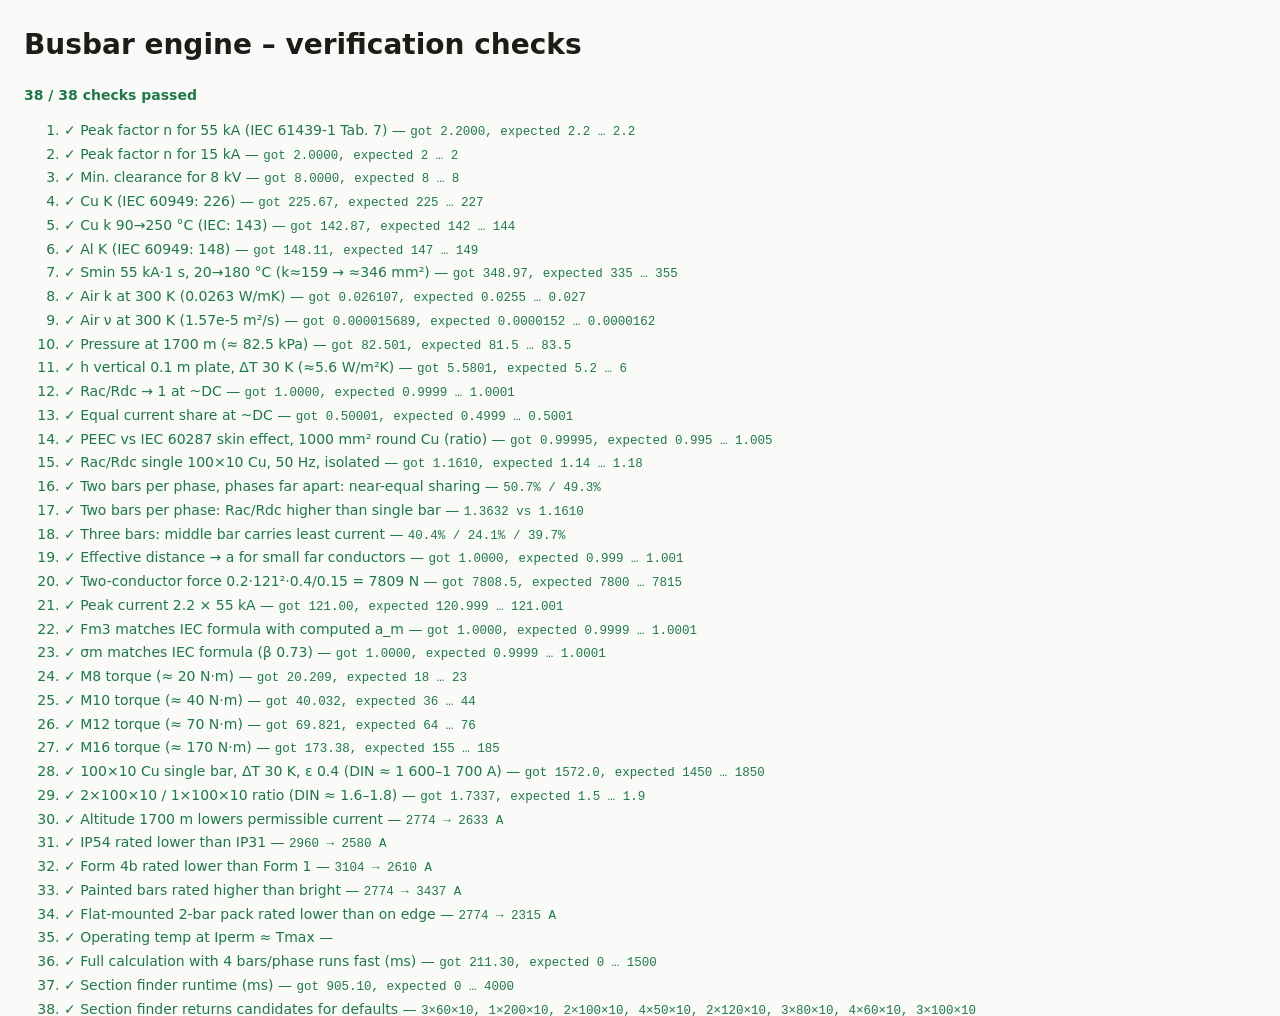
==== tests/index.html @ fc618008 "Busbar sizing calculator: temperature rise, short-circuit withstand, bolted joints" ====
<!doctype html>
<html lang="en">
<head>
  <meta charset="utf-8">
  <meta name="viewport" content="width=device-width, initial-scale=1">
  <title>Engine Tests</title>
  <style>
    body { font: 14px/1.5 system-ui, sans-serif; margin: 24px; background: #fafaf8; color: #1d1c19; }
    .pass { color: #1d7a46; } .fail { color: #b42318; font-weight: 600; }
    code { font-family: ui-monospace, Consolas, monospace; font-size: 12.5px; }
    li { margin: 2px 0; }
  </style>
</head>
<body>
  <h1>Busbar engine – verification checks</h1>
  <p id="summary">Running…</p>
  <ol id="out"></ol>
  <script src="../js/busbar-engine.js"></script>
  <script>
  (function () {
    var BC = window.BusbarCalc, out = document.getElementById('out'), results = [];
    function check(name, actual, lo, hi) {
      var ok = actual >= lo && actual <= hi;
      results.push({ name: name, ok: ok, detail: 'got ' + (typeof actual === 'number' ? actual.toPrecision(5) : actual) + ', expected ' + lo + ' … ' + hi });
    }
    function truthy(name, cond, detail) { results.push({ name: name, ok: !!cond, detail: detail || '' }); }
    function base(over) { return Object.assign({}, BC.DEFAULT_INPUTS, over || {}); }

    // --- standards tables
    check('Peak factor n for 55 kA (IEC 61439-1 Tab. 7)', BC.peakFactor(55).n, 2.2, 2.2);
    check('Peak factor n for 15 kA', BC.peakFactor(15).n, 2.0, 2.0);
    check('Min. clearance for 8 kV', BC.minClearance(8), 8, 8);

    // --- adiabatic constants vs IEC 60949
    var cu = BC.thermalShortCircuit(BC.MATERIALS.Cu, 1.7241e-8, 55, 1, 1000, 90, 250);
    check('Cu K (IEC 60949: 226)', cu.K, 225, 227);
    check('Cu k 90→250 °C (IEC: 143)', cu.k, 142, 144);
    var al = BC.thermalShortCircuit(BC.MATERIALS.Al, 1.7241e-8 / 0.61, 55, 1, 1000, 90, 250);
    check('Al K (IEC 60949: 148)', al.K, 147, 149);
    var cu180 = BC.thermalShortCircuit(BC.MATERIALS.Cu, 1.7241e-8, 55, 1, 1000, 20, 180);
    check('Smin 55 kA·1 s, 20→180 °C (k≈159 → ≈346 mm²)', cu180.Smin, 335, 355);

    // --- air properties
    var air = BC.airProps(300, 101325);
    check('Air k at 300 K (0.0263 W/mK)', air.k, 0.0255, 0.0270);
    check('Air ν at 300 K (1.57e-5 m²/s)', air.nu, 1.52e-5, 1.62e-5);
    check('Pressure at 1700 m (≈ 82.5 kPa)', BC.airPressure(1700) / 1000, 81.5, 83.5);
    check('h vertical 0.1 m plate, ΔT 30 K (≈5.6 W/m²K)', BC.hVertical(BC.airProps(323, 101325), 30, 0.1), 5.2, 6.0);

    // --- complex solver via EM at very low frequency: no skin effect
    var gSmall = { h: 0.1, t: 0.01, n: 2, s: 0.01, a: 0.2, arr: 'face' }; gSmall.D = 0.03;
    var emLow = BC.solveCurrentDistribution(gSmall, 2e-8, 0.001, { nu: 2, nv: 8 });
    check('Rac/Rdc → 1 at ~DC', emLow.kac[1], 0.9999, 1.0001);
    check('Equal current share at ~DC', emLow.shares[1][0], 0.4999, 0.5001);

    // --- validate the filament (PEEC) method against the IEC 60287 skin-effect formula for a round conductor
    function peecRound(r, rho, f, hg) {
      var X = [], Y = [], x, y;
      for (x = -r + hg / 2; x < r; x += hg) for (y = -r + hg / 2; y < r; y += hg) if (x * x + y * y <= r * r) { X.push(x); Y.push(y); }
      var N = X.length, M = N + 1, Are = new Float64Array(M * M), Aim = new Float64Array(M * M), bre = new Float64Array(M), bim = new Float64Array(M);
      var w = 2 * Math.PI * f, Rf = rho / (hg * hg), gmd = 0.2235 * 2 * hg, k, m, c, r2;
      for (k = 0; k < N; k++) {
        Are[k * M + k] = Rf; Aim[k * M + k] = -w * 2e-7 * Math.log(gmd);
        for (m = 0; m < N; m++) if (m !== k) { var dx = X[k] - X[m], dy = Y[k] - Y[m]; Aim[k * M + m] = -w * 2e-7 * 0.5 * Math.log(dx * dx + dy * dy); }
        Are[k * M + N] = -1; Are[N * M + k] = 1;
      }
      bre[N] = 1;
      for (c = 0; c < M; c++) {
        var p = c, b = -1;
        for (r2 = c; r2 < M; r2++) { var mg = Are[r2 * M + c] * Are[r2 * M + c] + Aim[r2 * M + c] * Aim[r2 * M + c]; if (mg > b) { b = mg; p = r2; } }
        if (p !== c) { for (k = 0; k < M; k++) { var a1 = c * M + k, a2 = p * M + k, t1 = Are[a1], t2 = Aim[a1]; Are[a1] = Are[a2]; Aim[a1] = Aim[a2]; Are[a2] = t1; Aim[a2] = t2; } var tb = bre[c]; bre[c] = bre[p]; bre[p] = tb; tb = bim[c]; bim[c] = bim[p]; bim[p] = tb; }
        var pr = Are[c * M + c], pi = Aim[c * M + c], d = pr * pr + pi * pi, ir = pr / d, ii = -pi / d;
        for (r2 = c + 1; r2 < M; r2++) {
          var ar = Are[r2 * M + c], ai = Aim[r2 * M + c]; if (!ar && !ai) continue;
          var fr = ar * ir - ai * ii, fi = ar * ii + ai * ir;
          for (k = c; k < M; k++) { var cr = Are[c * M + k], ci = Aim[c * M + k]; Are[r2 * M + k] -= fr * cr - fi * ci; Aim[r2 * M + k] -= fr * ci + fi * cr; }
          bre[r2] -= fr * bre[c] - fi * bim[c]; bim[r2] -= fr * bim[c] + fi * bre[c];
        }
      }
      var xr = new Float64Array(M), xi = new Float64Array(M);
      for (r2 = M - 1; r2 >= 0; r2--) {
        var sr = bre[r2], si = bim[r2];
        for (k = r2 + 1; k < M; k++) { var mr = Are[r2 * M + k], mi = Aim[r2 * M + k]; sr -= mr * xr[k] - mi * xi[k]; si -= mr * xi[k] + mi * xr[k]; }
        var dr = Are[r2 * M + r2], di = Aim[r2 * M + r2], dd = dr * dr + di * di;
        xr[r2] = (sr * dr + si * di) / dd; xi[r2] = (si * dr - sr * di) / dd;
      }
      var P = 0; for (k = 0; k < N; k++) P += Rf * (xr[k] * xr[k] + xi[k] * xi[k]);
      var A = N * hg * hg;
      var Rp = rho / A, xs2 = 8 * Math.PI * f / Rp * 1e-7, ys = xs2 * xs2 / (192 + 0.8 * xs2 * xs2);
      return { peec: P / Rp, iec: 1 + ys };
    }
    var rd = peecRound(0.01784, 2.03e-8, 50, 0.0016);
    check('PEEC vs IEC 60287 skin effect, 1000 mm² round Cu (ratio)', rd.peec / rd.iec, 0.995, 1.005);

    // --- single bar skin effect 100×10 Cu at 50 Hz (mesh-converged value ≈ 1.164)
    var gIso = { h: 0.1, t: 0.01, n: 1, s: 0, a: 3, arr: 'face' }; gIso.D = 0.01;
    var emIso = BC.solveCurrentDistribution(gIso, 2.03e-8, 50, { nu: 4, nv: 24 });
    check('Rac/Rdc single 100×10 Cu, 50 Hz, isolated', emIso.kac[1], 1.14, 1.18);
    var emIso2 = BC.solveCurrentDistribution({ h: 0.1, t: 0.01, n: 2, s: 0.01, a: 3, arr: 'face', D: 0.03 }, 2.03e-8, 50, { nu: 4, nv: 20 });
    truthy('Two bars per phase, phases far apart: near-equal sharing', Math.abs(emIso2.shares[1][0] - emIso2.shares[1][1]) < 0.03, emIso2.shares[1].map(function (x) { return (x * 100).toFixed(1) + '%'; }).join(' / '));
    truthy('Two bars per phase: Rac/Rdc higher than single bar', emIso2.kac[1] > emIso.kac[1], emIso2.kac[1].toFixed(4) + ' vs ' + emIso.kac[1].toFixed(4));
    var em3 = BC.solveCurrentDistribution({ h: 0.1, t: 0.01, n: 3, s: 0.01, a: 3, arr: 'face', D: 0.05 }, 2.03e-8, 50, { nu: 3, nv: 12 });
    truthy('Three bars: middle bar carries least current', em3.shares[1][1] < em3.shares[1][0], em3.shares[1].map(function (x) { return (x * 100).toFixed(1) + '%'; }).join(' / '));

    // --- force geometry: point-conductor limit
    var A = BC.rectPoints(0, 0, 0.005, 0.005, 3, 3), B = BC.rectPoints(1, 0, 0.005, 0.005, 3, 3);
    check('Effective distance → a for small far conductors', 1 / BC.pairFactor(A, B, 1, 0), 0.999, 1.001);

    // --- mechanical cross-check against hand calculation
    var r = BC.calculate(base());
    check('Two-conductor force 0.2·121²·0.4/0.15 = 7809 N', r.mech.F2simple, 7800, 7815);
    check('Peak current 2.2 × 55 kA', r.mech.ip / 1000, 120.999, 121.001);
    var Fhand = 2e-7 * Math.sqrt(3) / 2 * Math.pow(121e3, 2) / r.mech.am * 0.4;
    check('Fm3 matches IEC formula with computed a_m', r.mech.Fm3 / Fhand, 0.9999, 1.0001);
    var sigHand = 0.73 * r.mech.Fm3 * 0.4 / (8 * 2 * 0.1 * 0.01 * 0.01 / 6) / 1e6;
    check('σm matches IEC formula (β 0.73)', r.mech.sigM / sigHand, 0.9999, 1.0001);

    // --- bolt torques vs typical tables (8.8, K 0.17, 70 % proof)
    var j = r.joint.table.reduce(function (o, t) { o[t.size] = t.torque; return o; }, {});
    check('M8 torque (≈ 20 N·m)', j.M8, 18, 23);
    check('M10 torque (≈ 40 N·m)', j.M10, 36, 44);
    check('M12 torque (≈ 70 N·m)', j.M12, 64, 76);
    check('M16 torque (≈ 170 N·m)', j.M16, 155, 185);

    // --- continuous rating sanity vs DIN 43671 (100×10 bare Cu, 35 °C air, 65 °C bar ≈ 1 600–1 700 A)
    var din = BC.calculate(base({ nBars: 1, phaseSpacing: 1000, internalMode: 'specify', Tinternal: 35, Tmax: 65, finish: 'oxidised', form: '1', derate: 1 }));
    check('100×10 Cu single bar, ΔT 30 K, ε 0.4 (DIN ≈ 1 600–1 700 A)', din.thermal.Iperm, 1450, 1850);
    var din2 = BC.calculate(base({ nBars: 2, phaseSpacing: 1000, internalMode: 'specify', Tinternal: 35, Tmax: 65, finish: 'oxidised', form: '1', derate: 1 }));
    check('2×100×10 / 1×100×10 ratio (DIN ≈ 1.6–1.8)', din2.thermal.Iperm / din.thermal.Iperm, 1.5, 1.9);

    // --- trends
    var r0 = BC.calculate(base({ altitude: 0 })), r17 = BC.calculate(base({ altitude: 1700 }));
    truthy('Altitude 1700 m lowers permissible current', r17.thermal.Iperm < r0.thermal.Iperm, r0.thermal.Iperm.toFixed(0) + ' → ' + r17.thermal.Iperm.toFixed(0) + ' A');
    var ip31 = BC.calculate(base({ ip: 'IP31' })), ip54 = BC.calculate(base({ ip: 'IP54' }));
    truthy('IP54 rated lower than IP31', ip54.thermal.Iperm < ip31.thermal.Iperm, ip31.thermal.Iperm.toFixed(0) + ' → ' + ip54.thermal.Iperm.toFixed(0) + ' A');
    var f1 = BC.calculate(base({ form: '1' })), f4 = BC.calculate(base({ form: '4b' }));
    truthy('Form 4b rated lower than Form 1', f4.thermal.Iperm < f1.thermal.Iperm, f1.thermal.Iperm.toFixed(0) + ' → ' + f4.thermal.Iperm.toFixed(0) + ' A');
    var pt = BC.calculate(base({ finish: 'painted' }));
    truthy('Painted bars rated higher than bright', pt.thermal.Iperm > r0.thermal.Iperm, r0.thermal.Iperm.toFixed(0) + ' → ' + pt.thermal.Iperm.toFixed(0) + ' A');
    var fl = BC.calculate(base({ mounting: 'flat' }));
    truthy('Flat-mounted 2-bar pack rated lower than on edge', fl.thermal.Iperm < r0.thermal.Iperm, r0.thermal.Iperm.toFixed(0) + ' → ' + fl.thermal.Iperm.toFixed(0) + ' A');
    truthy('Operating temp at Iperm ≈ Tmax', Math.abs(BC.calculate(base({ In: r0.thermal.Iperm })).thermal.Top - 100) < 0.5, '');

    // --- performance
    var t0 = performance.now();
    BC.calculate(base({ nBars: 4 }));
    var dt = performance.now() - t0;
    check('Full calculation with 4 bars/phase runs fast (ms)', dt, 0, 1500);
    t0 = performance.now();
    var as = BC.autoSize(base(), 8);
    check('Section finder runtime (ms)', performance.now() - t0, 0, 4000);
    truthy('Section finder returns candidates for defaults', as.candidates.length > 0, as.candidates.map(function (c) { return c.n + '×' + c.width + '×' + c.thick; }).join(', '));

    var pass = results.filter(function (x) { return x.ok; }).length;
    document.getElementById('summary').innerHTML = '<strong class="' + (pass === results.length ? 'pass' : 'fail') + '">' + pass + ' / ' + results.length + ' checks passed</strong>';
    out.innerHTML = results.map(function (x) { return '<li class="' + (x.ok ? 'pass' : 'fail') + '">' + (x.ok ? '✓ ' : '✕ ') + x.name + ' — <code>' + x.detail + '</code></li>'; }).join('');
    window.__testResults = { pass: pass, total: results.length, results: results };
  })();
  </script>
</body>
</html>
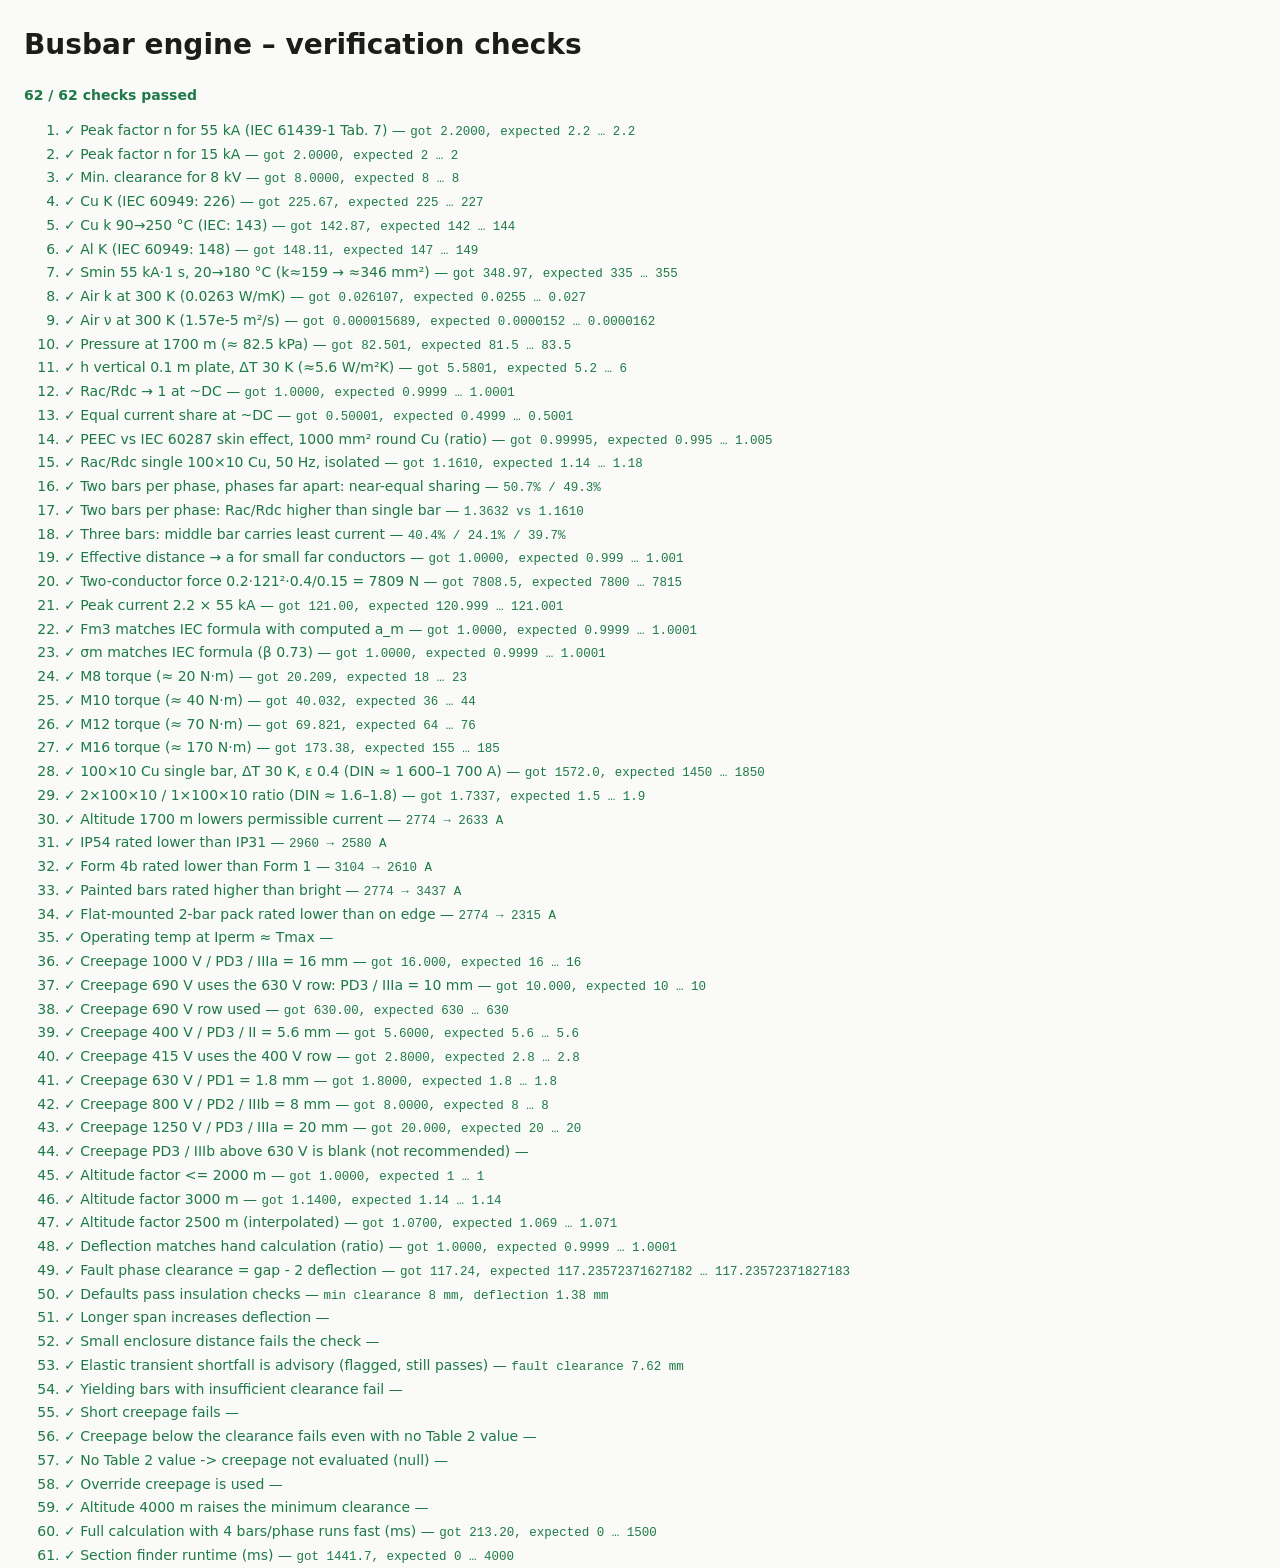
==== commit 5593d7b3: "Add clearance and creepage checks (IEC 61439-1 clause 8.3): Table 1/2, enclosure distance, bar defle" ====
--- a/tests/index.html
+++ b/tests/index.html
@@ -141,6 +141,37 @@
     truthy('Flat-mounted 2-bar pack rated lower than on edge', fl.thermal.Iperm < r0.thermal.Iperm, r0.thermal.Iperm.toFixed(0) + ' → ' + fl.thermal.Iperm.toFixed(0) + ' A');
     truthy('Operating temp at Iperm ≈ Tmax', Math.abs(BC.calculate(base({ In: r0.thermal.Iperm })).thermal.Top - 100) < 0.5, '');
 
+    // --- insulation coordination (values from IEC 61439-1 Tables 1 and 2)
+    check('Creepage 1000 V / PD3 / IIIa = 16 mm', BC.creepageRequired(1000, 3, 'IIIa').value, 16, 16);
+    check('Creepage 690 V uses the 630 V row: PD3 / IIIa = 10 mm', BC.creepageRequired(690, 3, 'IIIa').value, 10, 10);
+    check('Creepage 690 V row used', BC.creepageRequired(690, 3, 'IIIa').row, 630, 630);
+    check('Creepage 400 V / PD3 / II = 5.6 mm', BC.creepageRequired(400, 3, 'II').value, 5.6, 5.6);
+    check('Creepage 415 V uses the 400 V row', BC.creepageRequired(415, 2, 'II').value, 2.8, 2.8);
+    check('Creepage 630 V / PD1 = 1.8 mm', BC.creepageRequired(630, 1, 'I').value, 1.8, 1.8);
+    check('Creepage 800 V / PD2 / IIIb = 8 mm', BC.creepageRequired(800, 2, 'IIIb').value, 8, 8);
+    check('Creepage 1250 V / PD3 / IIIa = 20 mm', BC.creepageRequired(1250, 3, 'IIIa').value, 20, 20);
+    truthy('Creepage PD3 / IIIb above 630 V is blank (not recommended)', BC.creepageRequired(1000, 3, 'IIIb').value === null && !!BC.creepageRequired(1000, 3, 'IIIb').note, '');
+    check('Altitude factor <= 2000 m', BC.altitudeFactor(1700), 1, 1);
+    check('Altitude factor 3000 m', BC.altitudeFactor(3000), 1.14, 1.14);
+    check('Altitude factor 2500 m (interpolated)', BC.altitudeFactor(2500), 1.069, 1.071);
+    var ri = BC.calculate(base());
+    var EIhand = 120e9 * (2 * 0.1 * Math.pow(0.01, 3) / 12);
+    var dhand = 0.00677 * ri.mech.Fm3pm * Math.pow(0.4, 4) / EIhand;
+    check('Deflection matches hand calculation (ratio)', ri.insul.deflection / 1000 / dhand, 0.9999, 1.0001);
+    check('Fault phase clearance = gap - 2 deflection', ri.insul.clearPPfault, ri.insul.clearPP - 2 * ri.insul.deflection - 1e-9, ri.insul.clearPP - 2 * ri.insul.deflection + 1e-9);
+    truthy('Defaults pass insulation checks', ri.insul.ok && ri.insul.okCreepPP === true, 'min clearance ' + ri.insul.clearMin + ' mm, deflection ' + ri.insul.deflection.toFixed(2) + ' mm');
+    truthy('Longer span increases deflection', BC.calculate(base({ span: 600 })).insul.deflection > ri.insul.deflection, '');
+    truthy('Small enclosure distance fails the check', BC.calculate(base({ clrEncl: 5 })).insul.ok === false, '');
+    var ra = BC.calculate(base({ clrEncl: 9 }));
+    truthy('Elastic transient shortfall is advisory (flagged, still passes)', ra.insul.okFaultEncl === false && ra.insul.elastic && ra.insul.ok, 'fault clearance ' + ra.insul.clearEnclFault.toFixed(2) + ' mm');
+    var rp = BC.calculate(base({ clrEncl: 8.5, span: 1000 }));
+    truthy('Yielding bars with insufficient clearance fail', !rp.insul.elastic && rp.insul.okFaultEncl === false && rp.insul.ok === false, '');
+    truthy('Short creepage fails', BC.calculate(base({ creepPP: 10 })).insul.okCreepPP === false, '');
+    truthy('Creepage below the clearance fails even with no Table 2 value', BC.calculate(base({ matGroup: 'IIIb', creepPP: 5 })).insul.okCreepPP === false, '');
+    truthy('No Table 2 value -> creepage not evaluated (null)', BC.calculate(base({ matGroup: 'IIIb' })).insul.okCreepPP === null, '');
+    truthy('Override creepage is used', BC.calculate(base({ matGroup: 'IIIb', creepReq: 20, creepPP: 25 })).insul.okCreepPP === true, '');
+    truthy('Altitude 4000 m raises the minimum clearance', BC.calculate(base({ altitude: 4000 })).insul.clearMin > 8, '');
+
     // --- performance
     var t0 = performance.now();
     BC.calculate(base({ nBars: 4 }));
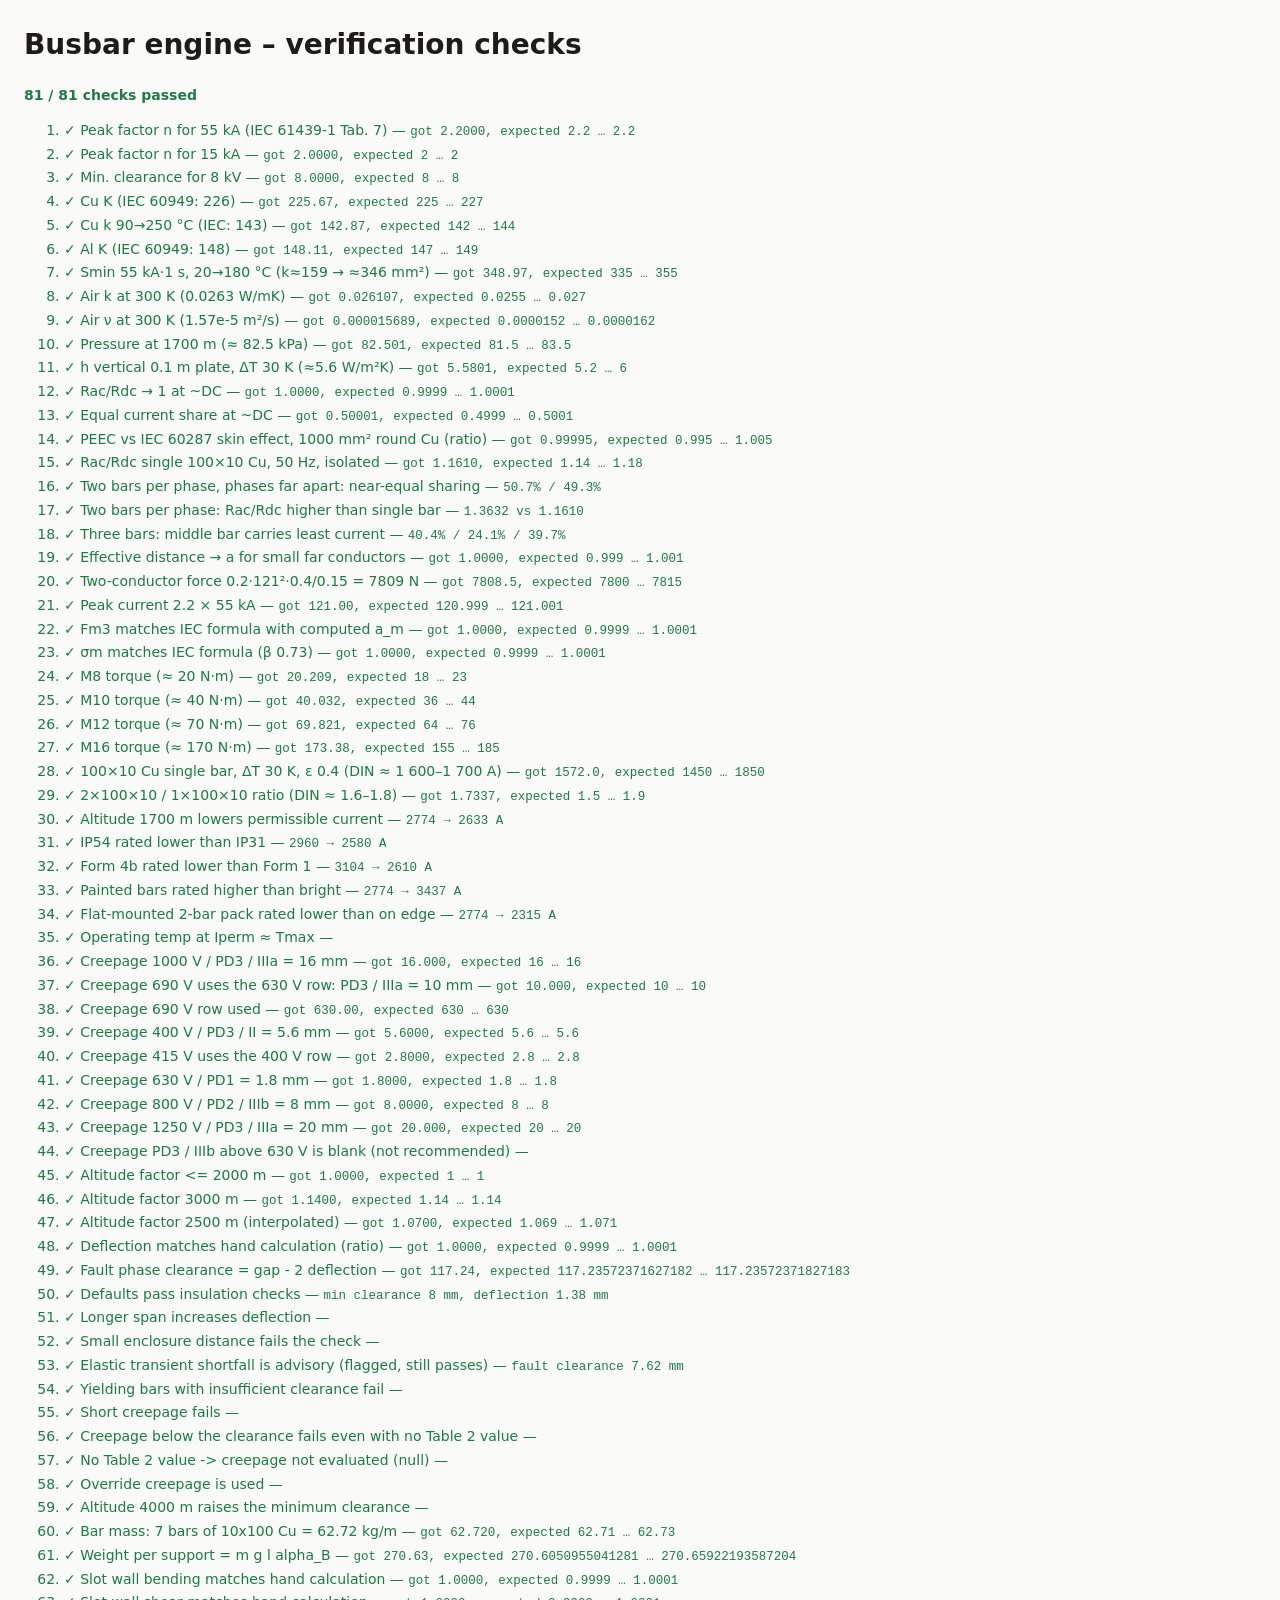
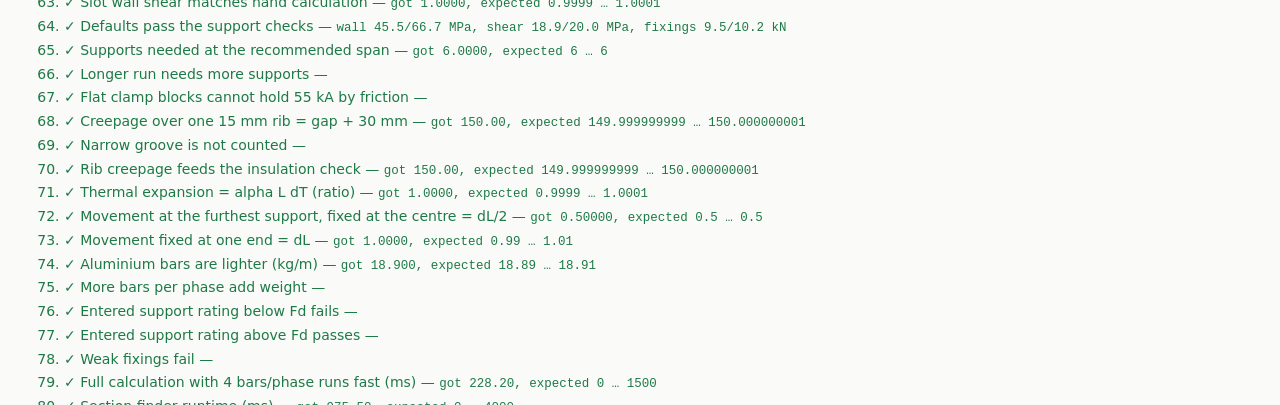
==== commit db4226fd: "Add busbar support system section: bar weight, number of supports, slot/body stresses, fixings, ther" ====
--- a/tests/index.html
+++ b/tests/index.html
@@ -172,6 +172,32 @@
     truthy('Override creepage is used', BC.calculate(base({ matGroup: 'IIIb', creepReq: 20, creepPP: 25 })).insul.okCreepPP === true, '');
     truthy('Altitude 4000 m raises the minimum clearance', BC.calculate(base({ altitude: 4000 })).insul.clearMin > 8, '');
 
+    // --- busbar support system
+    var rs = BC.calculate(base());
+    check('Bar mass: 7 bars of 10x100 Cu = 62.72 kg/m', rs.sup.kgPerM, 62.71, 62.73);
+    var wref = 62.72 * 9.80665 * 0.4 * 1.1;
+    check('Weight per support = m g l alpha_B', rs.sup.weightPerSupport, wref * 0.9999, wref * 1.0001);
+    var Fbar = rs.sup.Fd * 1.2 / 2 / 2;
+    check('Slot wall bending matches hand calculation', rs.sup.sigWall / (Fbar * 4 / (30 * 100 / 6)), 0.9999, 1.0001);
+    check('Slot wall shear matches hand calculation', rs.sup.tauWall / (Fbar / (10 * 30)), 0.9999, 1.0001);
+    truthy('Defaults pass the support checks', rs.sup.ok, 'wall ' + rs.sup.sigWall.toFixed(1) + '/' + rs.sup.allowFlex.toFixed(1) + ' MPa, shear ' + rs.sup.tauWall.toFixed(1) + '/' + rs.sup.allowShear.toFixed(1) + ' MPa, fixings ' + (rs.sup.fixLoad / 1000).toFixed(1) + '/' + (rs.sup.fixShearCap / 1000).toFixed(1) + ' kN');
+    var nrec = Math.ceil(2390 / (0.85 * rs.mech.lmax)) + 1;
+    check('Supports needed at the recommended span', rs.sup.nRec, nrec, nrec);
+    truthy('Longer run needs more supports', BC.calculate(base({ runLen: 4000 })).sup.nRec > rs.sup.nRec, '');
+    truthy('Flat clamp blocks cannot hold 55 kA by friction', BC.calculate(base({ supType: 'flat' })).sup.okHold === false, '');
+    check('Creepage over one 15 mm rib = gap + 30 mm', rs.sup.creepPath, rs.clearance + 30 - 1e-9, rs.clearance + 30 + 1e-9);
+    truthy('Narrow groove is not counted', BC.calculate(base({ ribN: 10, ribT: 11 })).sup.ribsCounted === false, '');
+    check('Rib creepage feeds the insulation check', BC.calculate(base({ creepSource: 'ribs' })).insul.creepPP, rs.clearance + 30 - 1e-9, rs.clearance + 30 + 1e-9);
+    check('Thermal expansion = alpha L dT (ratio)', rs.sup.dL / (17e-6 * 2390 * (rs.thermal.Top - 20)), 0.9999, 1.0001);
+    check('Movement at the furthest support, fixed at the centre = dL/2', rs.sup.move / rs.sup.dL, 0.5, 0.5);
+    check('Movement fixed at one end = dL', BC.calculate(base({ fixedPoint: 'end' })).sup.move / rs.sup.dL, 0.99, 1.01);
+    var ral = BC.calculate(base({ material: 'Al', temper: '6101T6', iacs: 55, rp: 160, thetaSC: 180 }));
+    check('Aluminium bars are lighter (kg/m)', ral.sup.kgPerM, 18.89, 18.91);
+    truthy('More bars per phase add weight', BC.calculate(base({ nBars: 3 })).sup.kgPerM > rs.sup.kgPerM, '');
+    truthy('Entered support rating below Fd fails', BC.calculate(base({ supRating: 5 })).sup.okRating === false, '');
+    truthy('Entered support rating above Fd passes', BC.calculate(base({ supRating: 60 })).sup.okRating === true, '');
+    truthy('Weak fixings fail', BC.calculate(base({ fixN: 1, fixSize: 'M6' })).sup.okFix === false, '');
+
     // --- performance
     var t0 = performance.now();
     BC.calculate(base({ nBars: 4 }));
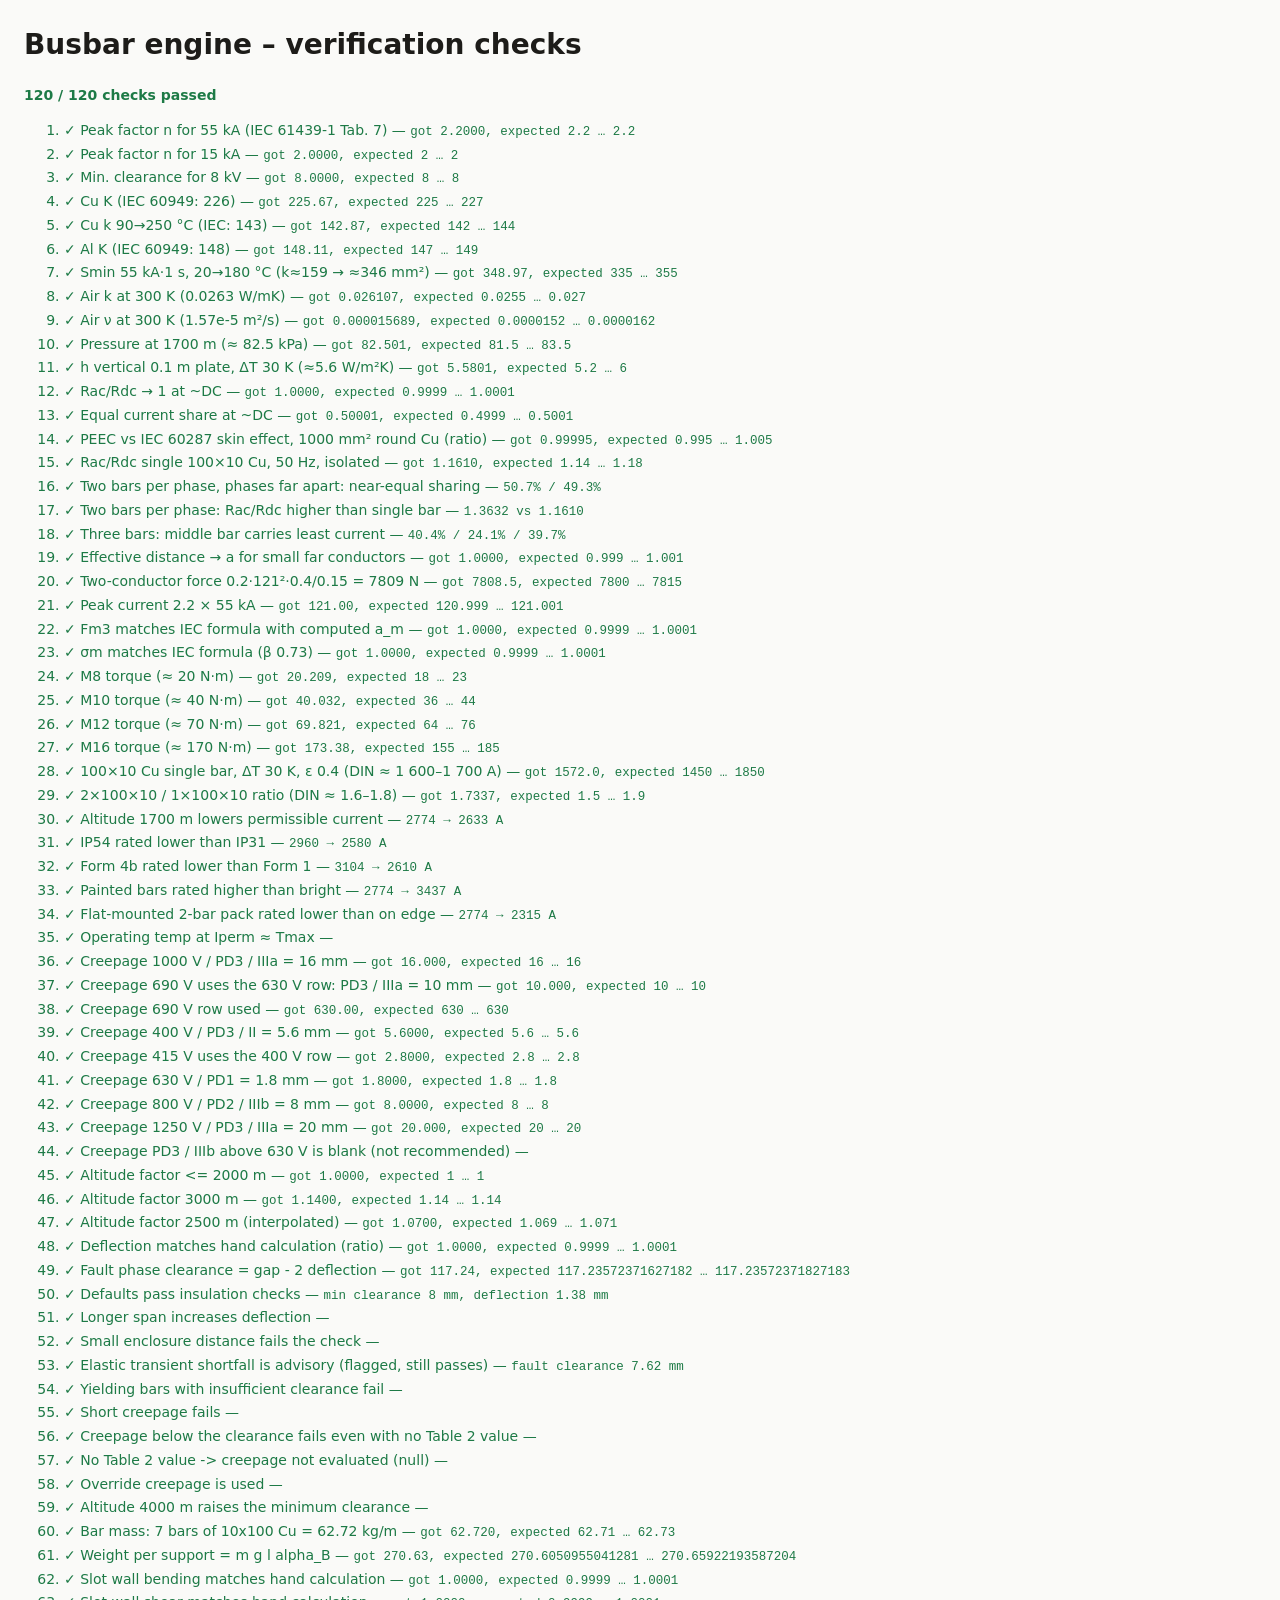
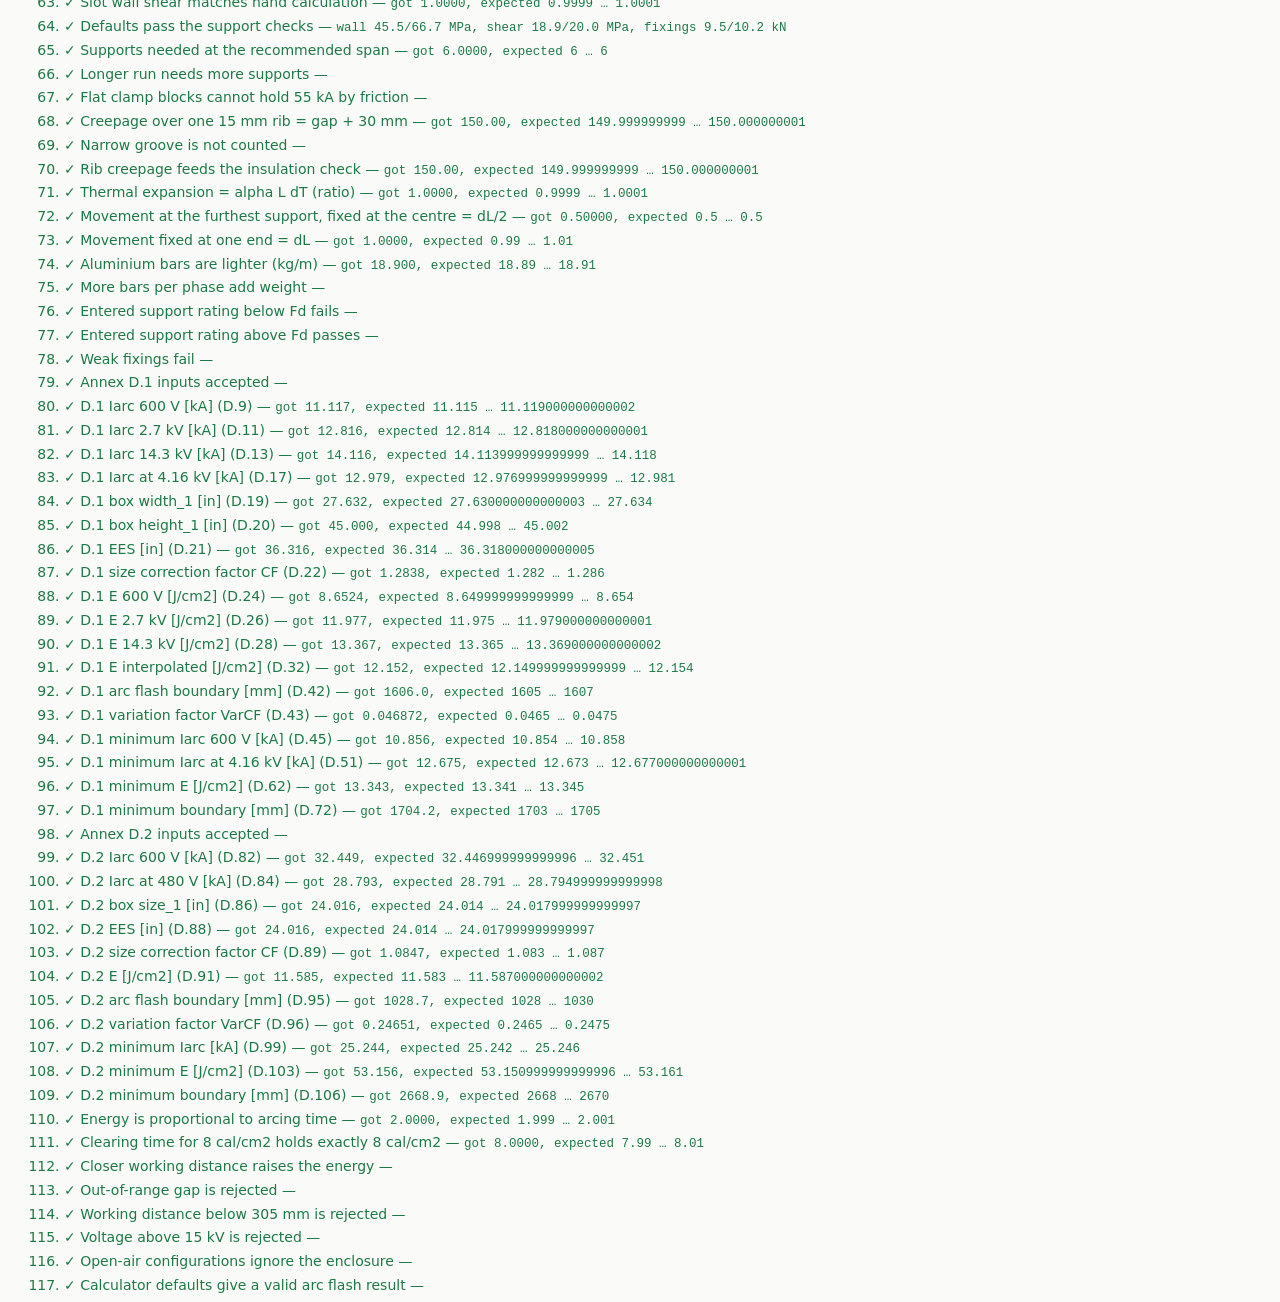
==== commit 4f2afbd8: "Add arc flash calculation (IEEE 1584-2018) New js/arcflash.js with the IEEE 1584-2018 model for 208 " ====
--- a/tests/index.html
+++ b/tests/index.html
@@ -16,6 +16,7 @@
   <p id="summary">Running…</p>
   <ol id="out"></ol>
   <script src="../js/busbar-engine.js"></script>
+  <script src="../js/arcflash.js"></script>
   <script>
   (function () {
     var BC = window.BusbarCalc, out = document.getElementById('out'), results = [];
@@ -198,6 +199,57 @@
     truthy('Entered support rating above Fd passes', BC.calculate(base({ supRating: 60 })).sup.okRating === true, '');
     truthy('Weak fixings fail', BC.calculate(base({ fixN: 1, fixSize: 'M6' })).sup.okFix === false, '');
 
+    // --- arc flash, IEEE 1584-2018 (worked examples from Annex D)
+    var AI = BC.arcInternals;
+    function near(name, actual, expected, tol) { check(name, actual, expected - tol, expected + tol); }
+    // D.1: 4.16 kV, VCB, 15 kA, gap 104 mm, 914.4 mm, box 1143 x 762 x 508 mm, 197 ms (max) / 223 ms (min)
+    var d1 = BC.arcFlash({ arcVoc: 4160, arcIbf: 15, arcEC: 'VCB', arcGap: 104, arcDist: 914.4, arcH: 1143, arcW: 762, arcDepth: 508, arcTmax: 197, arcTmin: 223, Icw: 0 });
+    truthy('Annex D.1 inputs accepted', d1.errors.length === 0, d1.errors.join('; '));
+    var m1 = d1.main.max, n1 = d1.main.min, c1 = d1.main.enclosure;
+    near('D.1 Iarc 600 V [kA] (D.9)', m1.Iarc600, 11.117, 0.002);
+    near('D.1 Iarc 2.7 kV [kA] (D.11)', m1.Iarc2700, 12.816, 0.002);
+    near('D.1 Iarc 14.3 kV [kA] (D.13)', m1.Iarc14300, 14.116, 0.002);
+    near('D.1 Iarc at 4.16 kV [kA] (D.17)', m1.Iarc, 12.979, 0.002);
+    near('D.1 box width_1 [in] (D.19)', c1.w1, 27.632, 0.002);
+    near('D.1 box height_1 [in] (D.20)', c1.h1, 45, 0.002);
+    near('D.1 EES [in] (D.21)', c1.EES, 36.316, 0.002);
+    near('D.1 size correction factor CF (D.22)', c1.CF, 1.284, 0.002);
+    near('D.1 E 600 V [J/cm2] (D.24)', m1.E600, 8.652, 0.002);
+    near('D.1 E 2.7 kV [J/cm2] (D.26)', m1.E2700, 11.977, 0.002);
+    near('D.1 E 14.3 kV [J/cm2] (D.28)', m1.E14300, 13.367, 0.002);
+    near('D.1 E interpolated [J/cm2] (D.32)', m1.E, 12.152, 0.002);
+    near('D.1 arc flash boundary [mm] (D.42)', m1.AFB, 1606, 1);
+    near('D.1 variation factor VarCF (D.43)', d1.main.varCF, 0.047, 0.0005);
+    near('D.1 minimum Iarc 600 V [kA] (D.45)', n1.Iarc600, 10.856, 0.002);
+    near('D.1 minimum Iarc at 4.16 kV [kA] (D.51)', n1.Iarc, 12.675, 0.002);
+    near('D.1 minimum E [J/cm2] (D.62)', n1.E, 13.343, 0.002);
+    near('D.1 minimum boundary [mm] (D.72)', n1.AFB, 1704, 1);
+    // D.2: 480 V, VCB, 45 kA, gap 32 mm, 609.6 mm, box 610 x 610 x 254 mm, 61.3 ms (max) / 319 ms (min)
+    var d2 = BC.arcFlash({ arcVoc: 480, arcIbf: 45, arcEC: 'VCB', arcGap: 32, arcDist: 609.6, arcH: 610, arcW: 610, arcDepth: 254, arcTmax: 61.3, arcTmin: 319, Icw: 0 });
+    truthy('Annex D.2 inputs accepted', d2.errors.length === 0, d2.errors.join('; '));
+    var m2 = d2.main.max, n2 = d2.main.min, c2 = d2.main.enclosure;
+    near('D.2 Iarc 600 V [kA] (D.82)', m2.Iarc600, 32.449, 0.002);
+    near('D.2 Iarc at 480 V [kA] (D.84)', m2.Iarc, 28.793, 0.002);
+    near('D.2 box size_1 [in] (D.86)', c2.w1, 24.016, 0.002);
+    near('D.2 EES [in] (D.88)', c2.EES, 24.016, 0.002);
+    near('D.2 size correction factor CF (D.89)', c2.CF, 1.085, 0.002);
+    near('D.2 E [J/cm2] (D.91)', m2.E, 11.585, 0.002);
+    near('D.2 arc flash boundary [mm] (D.95)', m2.AFB, 1029, 1);
+    near('D.2 variation factor VarCF (D.96)', d2.main.varCF, 0.247, 0.0005);
+    near('D.2 minimum Iarc [kA] (D.99)', n2.Iarc, 25.244, 0.002);
+    near('D.2 minimum E [J/cm2] (D.103)', n2.E, 53.156, 0.005);
+    near('D.2 minimum boundary [mm] (D.106)', n2.AFB, 2669, 1);
+    // behaviour
+    var a0 = BC.arcFlash({ arcTmax: 100, arcTmin: 100 }), a1 = BC.arcFlash({ arcTmax: 200, arcTmin: 200 });
+    check('Energy is proportional to arcing time', a1.main.E / a0.main.E, 1.999, 2.001);
+    check('Clearing time for 8 cal/cm2 holds exactly 8 cal/cm2', BC.arcFlash({ arcTmax: a0.main.tFor8, arcTmin: a0.main.tFor8 }).main.cal, 7.99, 8.01);
+    truthy('Closer working distance raises the energy', BC.arcFlash({ arcDist: 457.2 }).main.E > BC.arcFlash({ arcDist: 609.6 }).main.E, '');
+    truthy('Out-of-range gap is rejected', BC.arcFlash({ arcGap: 100 }).errors.length > 0, '');
+    truthy('Working distance below 305 mm is rejected', BC.arcFlash({ arcDist: 250 }).errors.length > 0, '');
+    truthy('Voltage above 15 kV is rejected', BC.arcFlash({ arcVoc: 20000 }).errors.length > 0, '');
+    truthy('Open-air configurations ignore the enclosure', Math.abs(BC.arcFlash({ arcEC: 'HOA', arcH: 400 }).main.E - BC.arcFlash({ arcEC: 'HOA', arcH: 900 }).main.E) < 1e-9, '');
+    truthy('Calculator defaults give a valid arc flash result', BC.arcFlash(BC.DEFAULT_INPUTS).errors.length === 0, '');
+
     // --- performance
     var t0 = performance.now();
     BC.calculate(base({ nBars: 4 }));
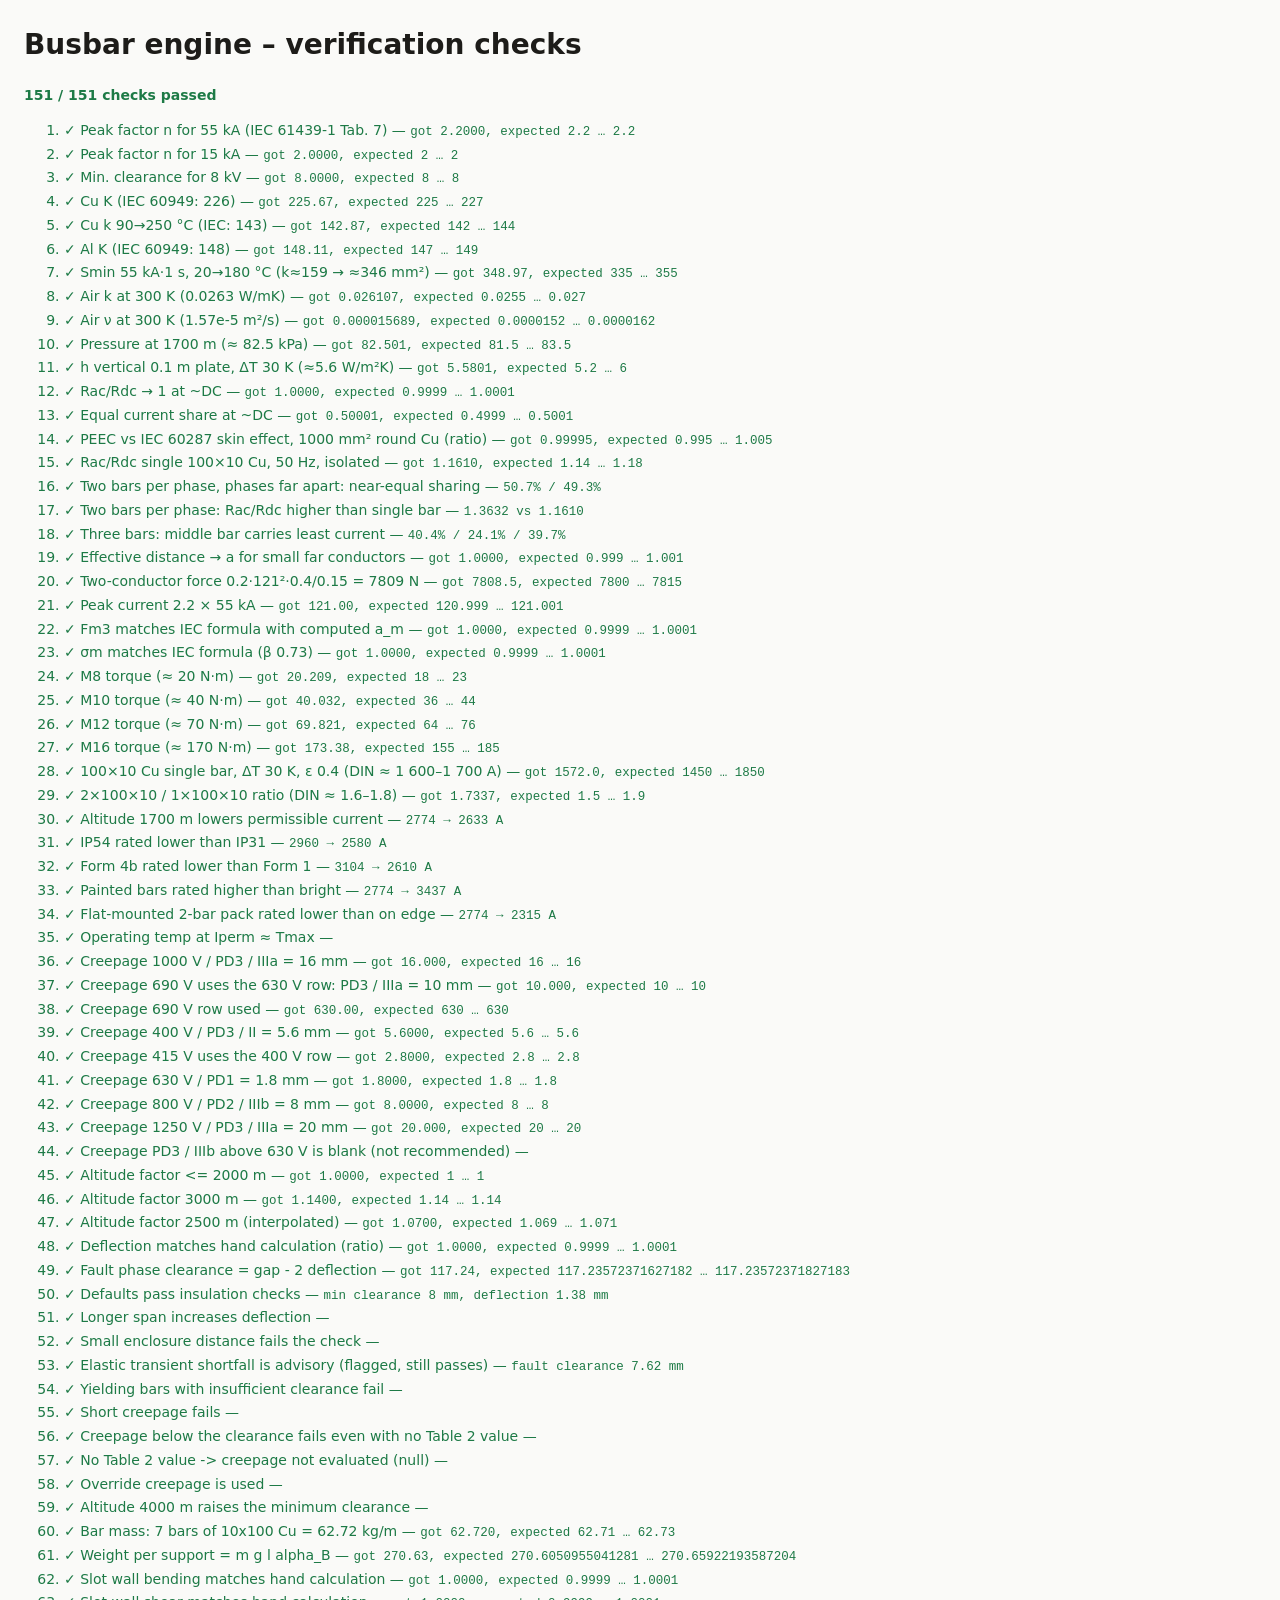
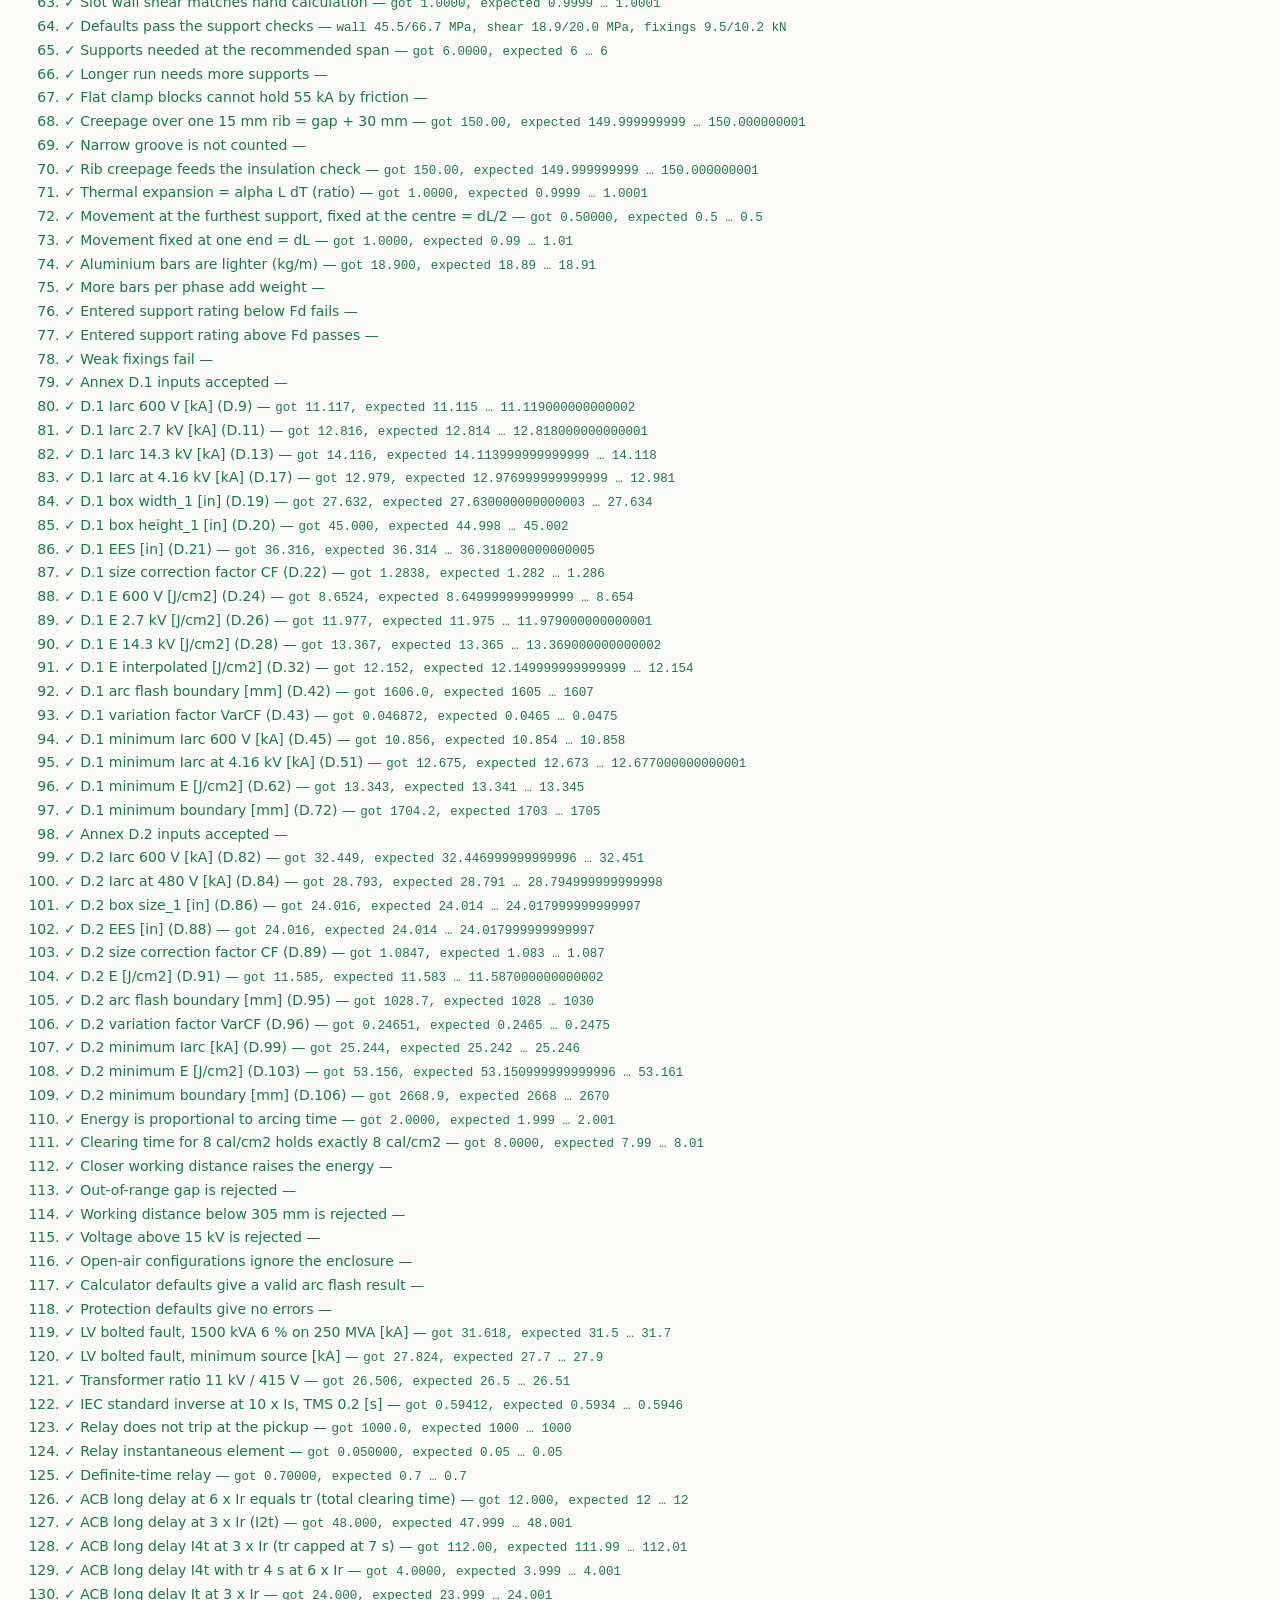
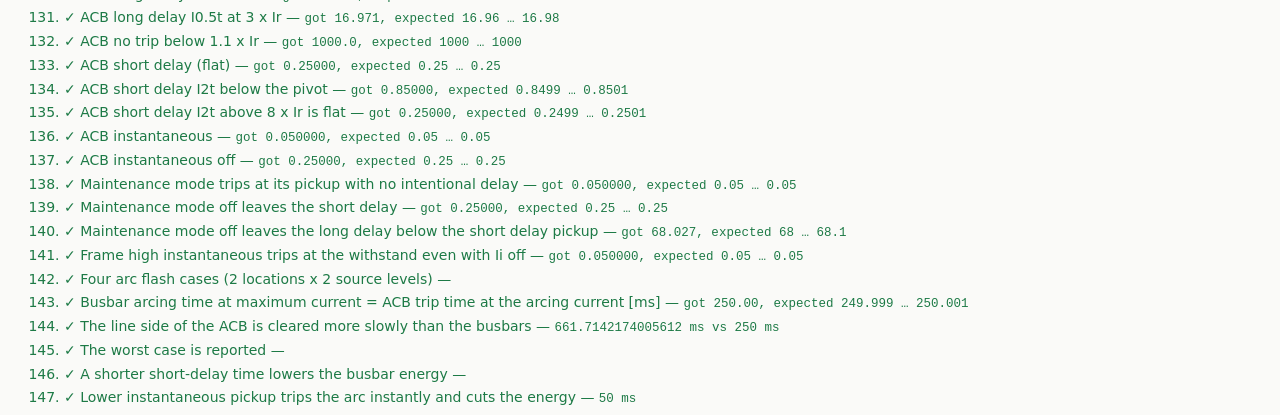
==== commit 61eb7e70: "Add protection and fault-level module with Eaton PXR 20 ACB model New js/protection.js: LV fault lev" ====
--- a/tests/index.html
+++ b/tests/index.html
@@ -17,6 +17,7 @@
   <ol id="out"></ol>
   <script src="../js/busbar-engine.js"></script>
   <script src="../js/arcflash.js"></script>
+  <script src="../js/protection.js"></script>
   <script>
   (function () {
     var BC = window.BusbarCalc, out = document.getElementById('out'), results = [];
@@ -250,6 +251,47 @@
     truthy('Open-air configurations ignore the enclosure', Math.abs(BC.arcFlash({ arcEC: 'HOA', arcH: 400 }).main.E - BC.arcFlash({ arcEC: 'HOA', arcH: 900 }).main.E) < 1e-9, '');
     truthy('Calculator defaults give a valid arc flash result', BC.arcFlash(BC.DEFAULT_INPUTS).errors.length === 0, '');
 
+    // --- protection and fault level
+    var pr = BC.protection(BC.DEFAULT_INPUTS);
+    truthy('Protection defaults give no errors', pr.errors.length === 0, (pr.errors || []).join('; '));
+    check('LV bolted fault, 1500 kVA 6 % on 250 MVA [kA]', pr.fl.IkMax / 1000, 31.5, 31.7);
+    check('LV bolted fault, minimum source [kA]', pr.fl.IkMin / 1000, 27.7, 27.9);
+    check('Transformer ratio 11 kV / 415 V', pr.fl.ratio, 26.5, 26.51);
+    var si = { curve: 'SI', is: 100, tms: 0.2, dt: 0.5, inst: 0, tinst: 0.05 };
+    check('IEC standard inverse at 10 x Is, TMS 0.2 [s]', BC.relayTime(1000, si), 0.5934, 0.5946);
+    check('Relay does not trip at the pickup', BC.relayTime(100, si), 1000, 1000);
+    check('Relay instantaneous element', BC.relayTime(5000, Object.assign({}, si, { inst: 2000 })), 0.05, 0.05);
+    check('Definite-time relay', BC.relayTime(500, { curve: 'DT', is: 100, tms: 0, dt: 0.7, inst: 0, tinst: 0.05 }), 0.7, 0.7);
+    var ac = { inn: 2500, ir: 1, ltSlope: 'i2t', tr: 12, isd: 5, tsd: 0.2, slope: 'flat', pivot: 8, ii: 10, arms: false, armsPu: 2.5, hi: 0, topen: 0.05 };
+    var ac8 = Object.assign({}, ac, { isd: 8 });
+    check('ACB long delay at 6 x Ir equals tr (total clearing time)', BC.acbTime(15000, ac8), 12, 12);
+    check('ACB long delay at 3 x Ir (I2t)', BC.acbTime(7500, ac8), 47.999, 48.001);
+    check('ACB long delay I4t at 3 x Ir (tr capped at 7 s)', BC.acbTime(7500, Object.assign({}, ac8, { ltSlope: 'i4t' })), 111.99, 112.01);
+    check('ACB long delay I4t with tr 4 s at 6 x Ir', BC.acbTime(15000, Object.assign({}, ac8, { ltSlope: 'i4t', tr: 4 })), 3.999, 4.001);
+    check('ACB long delay It at 3 x Ir', BC.acbTime(7500, Object.assign({}, ac8, { ltSlope: 'it' })), 23.999, 24.001);
+    check('ACB long delay I0.5t at 3 x Ir', BC.acbTime(7500, Object.assign({}, ac8, { ltSlope: 'i05t' })), 16.96, 16.98);
+    check('ACB no trip below 1.1 x Ir', BC.acbTime(2700, ac), 1000, 1000);
+    check('ACB short delay (flat)', BC.acbTime(14000, ac), 0.25, 0.25);
+    check('ACB short delay I2t below the pivot', BC.acbTime(10000, Object.assign({}, ac, { slope: 'i2t', isd: 3 })), 0.8499, 0.8501);
+    check('ACB short delay I2t above 8 x Ir is flat', BC.acbTime(22000, Object.assign({}, ac, { slope: 'i2t', isd: 3 })), 0.2499, 0.2501);
+    check('ACB instantaneous', BC.acbTime(30000, ac), 0.05, 0.05);
+    check('ACB instantaneous off', BC.acbTime(60000, Object.assign({}, ac, { ii: 0 })), 0.25, 0.25);
+    check('Maintenance mode trips at its pickup with no intentional delay', BC.acbTime(6300, Object.assign({}, ac, { arms: true })), 0.05, 0.05);
+    check('Maintenance mode off leaves the short delay', BC.acbTime(6300, Object.assign({}, ac, { isd: 2 })), 0.25, 0.25);
+    check('Maintenance mode off leaves the long delay below the short delay pickup', BC.acbTime(6300, ac), 68, 68.1);
+    check('Frame high instantaneous trips at the withstand even with Ii off', BC.acbTime(56000, Object.assign({}, ac, { ii: 0, hi: 55000 })), 0.05, 0.05);
+    truthy('Four arc flash cases (2 locations x 2 source levels)', pr.results.length === 4 && pr.results.every(function (r) { return !r.errors.length; }), '');
+    var pbus = pr.results.filter(function (r) { return r.loc.id === 'bus' && r.cs.id === 'max'; })[0];
+    var plin = pr.results.filter(function (r) { return r.loc.id === 'line' && r.cs.id === 'max'; })[0];
+    check('Busbar arcing time at maximum current = ACB trip time at the arcing current [ms]', pbus.tmax, pbus.loc.clr(pbus.Imax) * 1000 - 0.001, pbus.loc.clr(pbus.Imax) * 1000 + 0.001);
+    truthy('The line side of the ACB is cleared more slowly than the busbars', plin.tmax > pbus.tmax, plin.tmax + ' ms vs ' + pbus.tmax + ' ms');
+    truthy('The worst case is reported', pr.worst && pr.worst.arc.main.E >= pbus.arc.main.E, '');
+    var fast = BC.protection(Object.assign({}, BC.DEFAULT_INPUTS, { acbTsd: 0.1 }));
+    truthy('A shorter short-delay time lowers the busbar energy', fast.results[0].arc.main.E < pr.results[0].arc.main.E, '');
+    var off = BC.protection(Object.assign({}, BC.DEFAULT_INPUTS, { acbIi: 2 }));
+    truthy('Lower instantaneous pickup trips the arc instantly and cuts the energy', off.results[0].tmax < 100, off.results[0].tmax + ' ms');
+    truthy('Bad transformer data is refused', BC.protection(Object.assign({}, BC.DEFAULT_INPUTS, { protKva: 0 })).errors.length > 0, '');
+
     // --- performance
     var t0 = performance.now();
     BC.calculate(base({ nBars: 4 }));
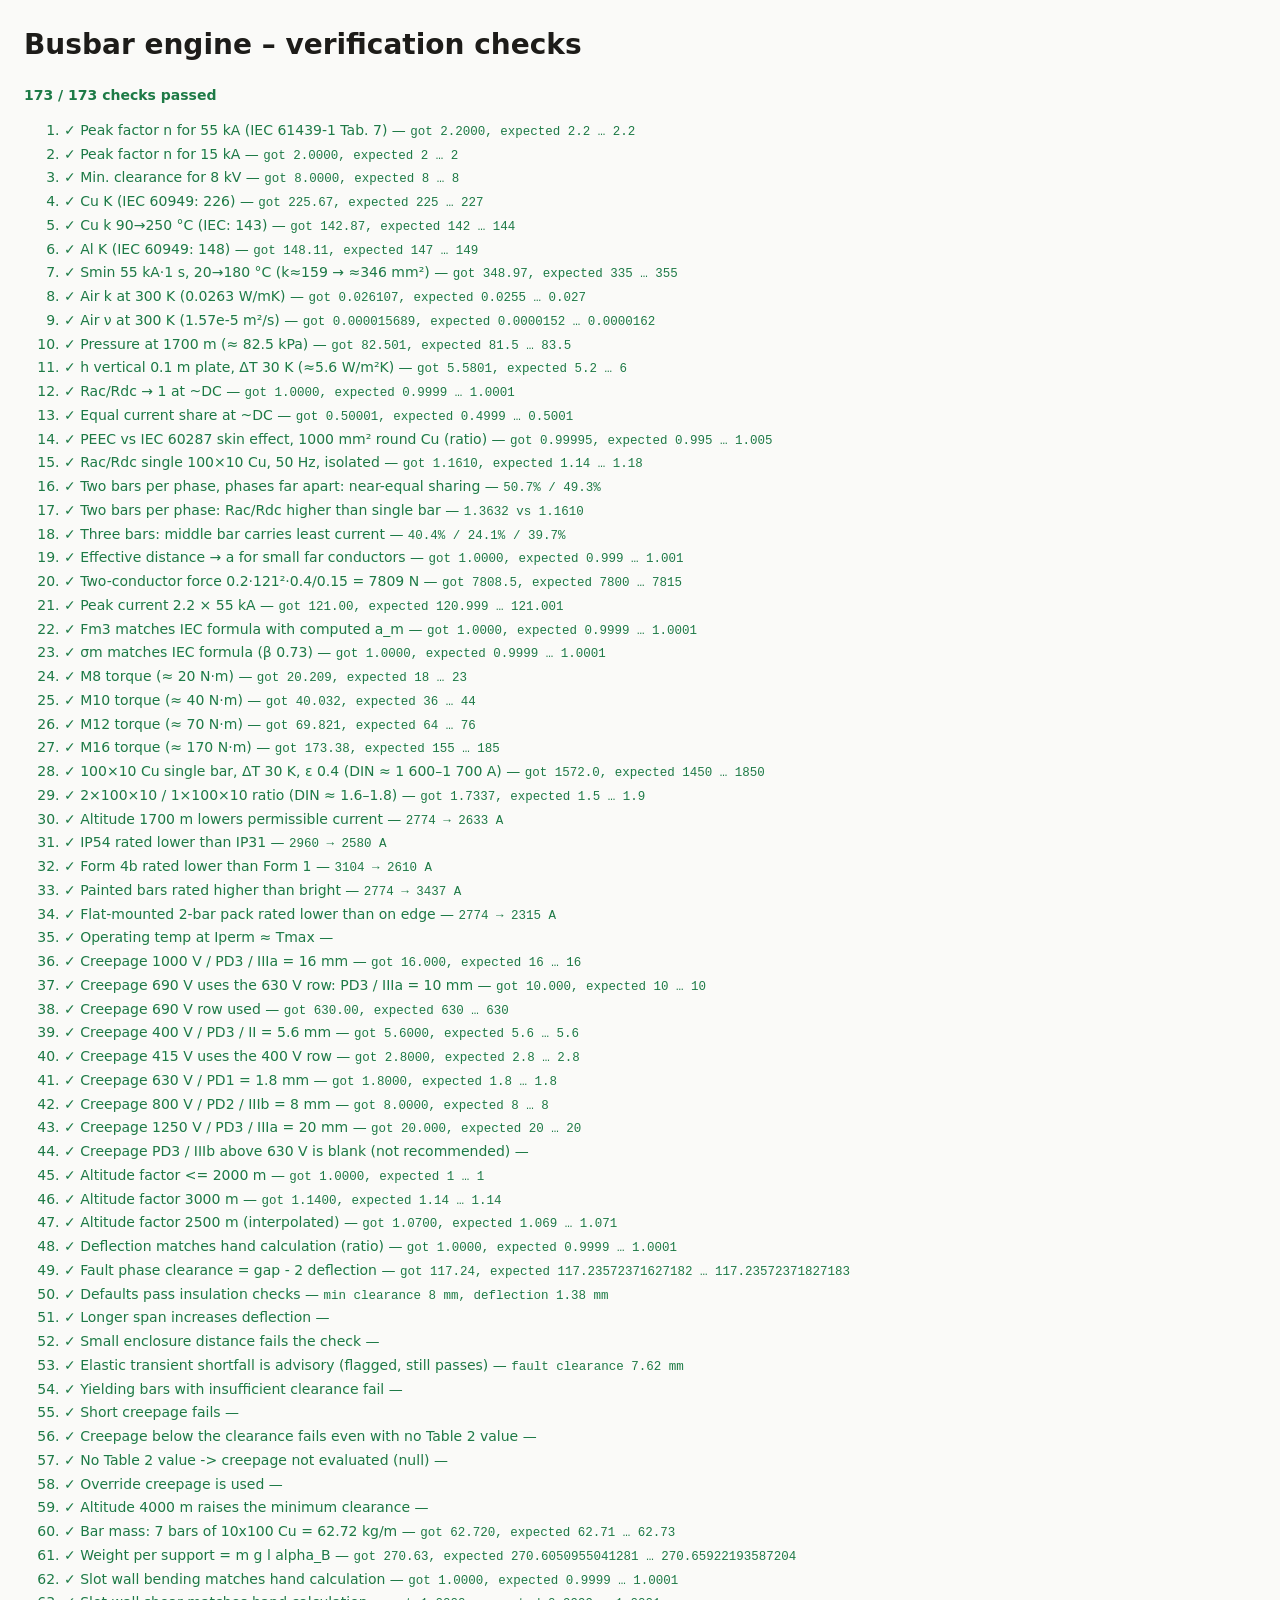
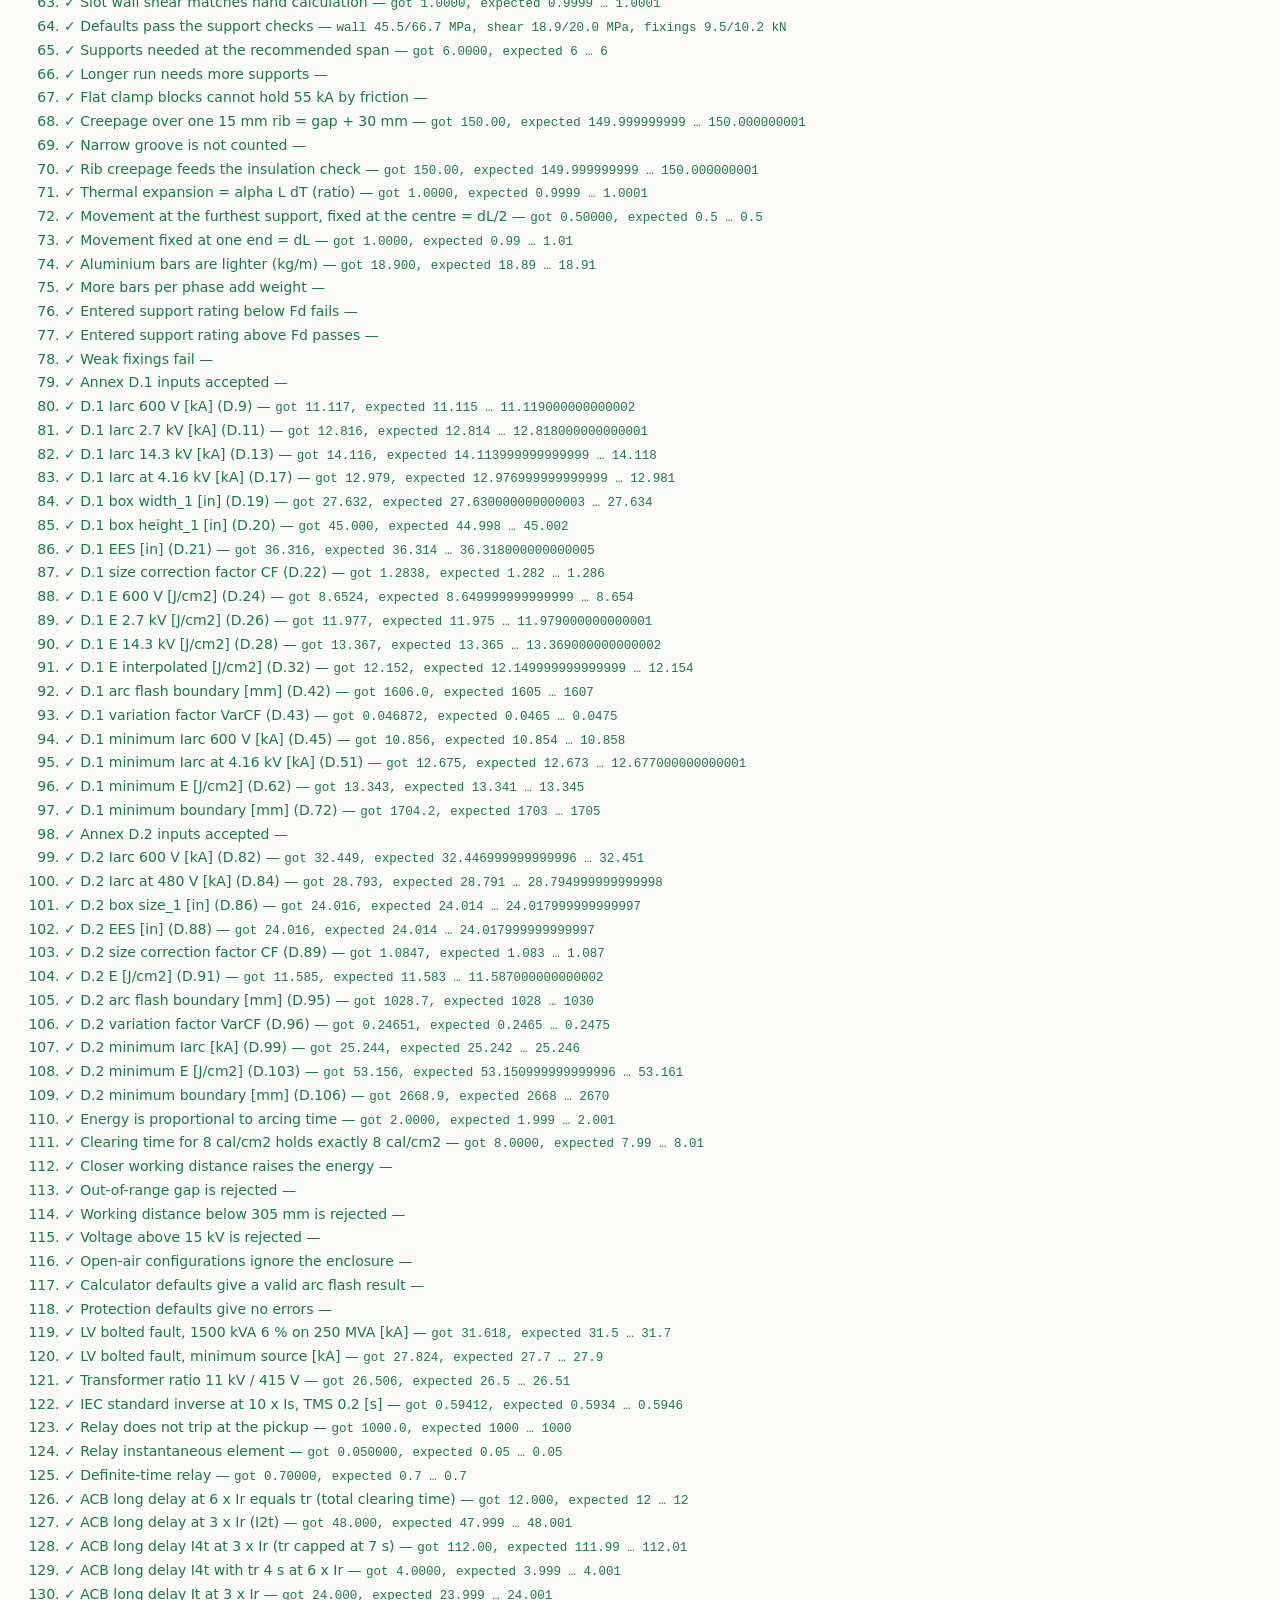
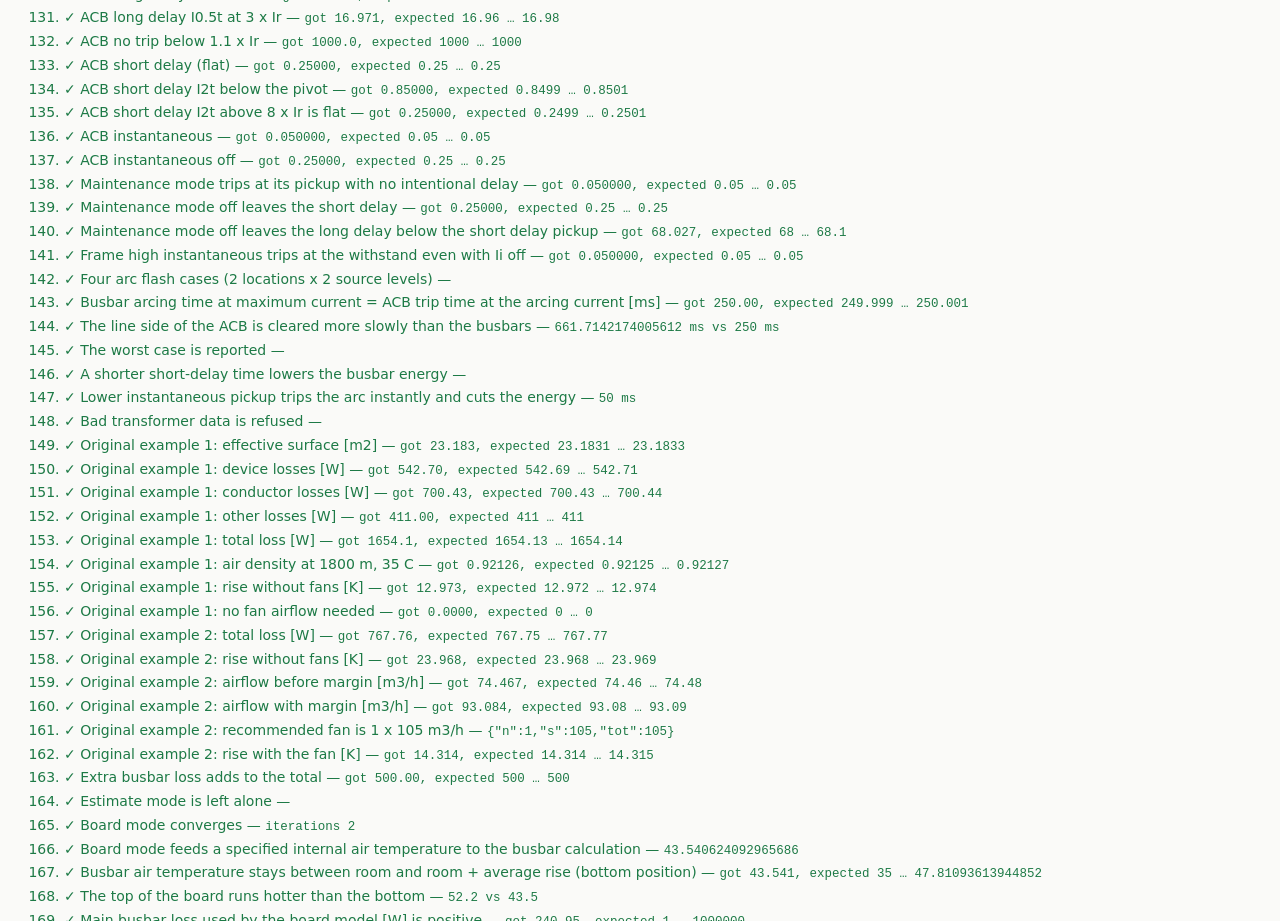
==== commit d87315bf: "Add board cooling and fan sizing (IEC 60890 method) New js/thermal.js ported from the Switchboard Th" ====
--- a/tests/index.html
+++ b/tests/index.html
@@ -18,6 +18,7 @@
   <script src="../js/busbar-engine.js"></script>
   <script src="../js/arcflash.js"></script>
   <script src="../js/protection.js"></script>
+  <script src="../js/thermal.js"></script>
   <script>
   (function () {
     var BC = window.BusbarCalc, out = document.getElementById('out'), results = [];
@@ -292,6 +293,45 @@
     truthy('Lower instantaneous pickup trips the arc instantly and cuts the energy', off.results[0].tmax < 100, off.results[0].tmax + ' ms');
     truthy('Bad transformer data is refused', BC.protection(Object.assign({}, BC.DEFAULT_INPUTS, { protKva: 0 })).errors.length > 0, '');
 
+    // --- board cooling and fans (reference values from the original Switchboard Thermal Calculator, same inputs)
+    function tb(o) { return Object.assign({ k: '5.5', top: 'exposed', rear: 'exposed', left: 'exposed', right: 'exposed', Ta: 35, Ti: 50, alt: 1800, margin: 25, Tbar: 85, sizes: '20, 55, 105, 160, 230, 370, 550, 700, 900', busW: 0 }, o); }
+    var ex1 = BC.boardThermal(tb({ W: 3940, H: 2200, D: 800,
+      dev: [{ qty: 1, In: 2500, I: 2062, loss: 600 }, { qty: 1, In: 630, I: 481, loss: 110 }, { qty: 2, In: 250, I: 200, loss: 55 }],
+      cond: [{ sets: 1, I: 2062, L: 1.2, n: 2, S: 1000, mat: 'Cu', kac: 1.2 }, { sets: 1, I: 1450, L: 3.8, n: 2, S: 1000, mat: 'Cu', kac: 1.2 }, { sets: 1, I: 481, L: 1.5, n: 1, S: 400, mat: 'Cu', kac: 1.05 },
+             { sets: 2, I: 200, L: 1.5, n: 1, S: 150, mat: 'Cu', kac: 1 }, { sets: 1, I: 2062, L: 0.4, n: 4, S: 630, mat: 'Al', kac: 1.1 }],
+      fix: [{ qty: 7, w: 5 }, { qty: 1, w: 10 }, { qty: 21, w: 1 }, { qty: 1, w: 50 }, { qty: 1, w: 175 }, { qty: 12, w: 10 }] }));
+    check('Original example 1: effective surface [m2]', ex1.Ae, 23.1831, 23.1833);
+    check('Original example 1: device losses [W]', ex1.Pd, 542.69, 542.71);
+    check('Original example 1: conductor losses [W]', ex1.Pc, 700.43, 700.44);
+    check('Original example 1: other losses [W]', ex1.Pf, 411, 411);
+    check('Original example 1: total loss [W]', ex1.Pv, 1654.13, 1654.14);
+    check('Original example 1: air density at 1800 m, 35 C', ex1.rho, 0.92125, 0.92127);
+    check('Original example 1: rise without fans [K]', ex1.riseNoFan, 12.972, 12.974);
+    check('Original example 1: no fan airflow needed', ex1.Vreq, 0, 0);
+    var ex2 = BC.boardThermal(tb({ W: 800, H: 2200, D: 800, left: 'adjoining', right: 'adjoining',
+      dev: [{ qty: 1, In: 2500, I: 2062, loss: 600 }],
+      cond: [{ sets: 1, I: 2062, L: 1.2, n: 2, S: 1000, mat: 'Cu', kac: 1.2 }, { sets: 1, I: 1450, L: 0.8, n: 2, S: 1000, mat: 'Cu', kac: 1.2 }, { sets: 1, I: 2062, L: 0.4, n: 4, S: 630, mat: 'Al', kac: 1.1 }],
+      fix: [{ qty: 2, w: 5 }, { qty: 6, w: 1 }] }));
+    check('Original example 2: total loss [W]', ex2.Pv, 767.75, 767.77);
+    check('Original example 2: rise without fans [K]', ex2.riseNoFan, 23.968, 23.969);
+    check('Original example 2: airflow before margin [m3/h]', ex2.Vreq, 74.46, 74.48);
+    check('Original example 2: airflow with margin [m3/h]', ex2.Vd, 93.08, 93.09);
+    truthy('Original example 2: recommended fan is 1 x 105 m3/h', ex2.rec && ex2.rec.n === 1 && ex2.rec.s === 105, JSON.stringify(ex2.rec));
+    check('Original example 2: rise with the fan [K]', ex2.riseFan, 14.314, 14.315);
+    check('Extra busbar loss adds to the total', BC.boardThermal(tb({ W: 800, H: 2200, D: 800, dev: [], cond: [], fix: [], busW: 500 })).Pv, 500, 500);
+    // link to the busbar calculation
+    var rb0 = BC.resolveBoard(base({ internalMode: 'estimate' }));
+    truthy('Estimate mode is left alone', rb0.board === null && rb0.inp.internalMode === 'estimate', '');
+    var rb = BC.resolveBoard(base({ internalMode: 'board', nBars: 3, width: 80, thick: 10, phaseSpacing: 90, location: 'bottom', altitude: 1800 }));
+    truthy('Board mode converges', rb.converged === true && rb.iterations <= 8, 'iterations ' + rb.iterations);
+    truthy('Board mode feeds a specified internal air temperature to the busbar calculation', rb.inp.internalMode === 'specify' && isFinite(rb.inp.Tinternal), String(rb.inp.Tinternal));
+    check('Busbar air temperature stays between room and room + average rise (bottom position)', rb.Tint, 35, 35 + rb.board.riseNoFan);
+    var rbTop = BC.resolveBoard(base({ internalMode: 'board', nBars: 3, width: 80, thick: 10, phaseSpacing: 90, location: 'top', altitude: 1800 }));
+    truthy('The top of the board runs hotter than the bottom', rbTop.Tint > rb.Tint, rbTop.Tint.toFixed(1) + ' vs ' + rb.Tint.toFixed(1));
+    check('Main busbar loss used by the board model [W] is positive', rb.busW, 1, 1e6);
+    var rbc = BC.calculate(rb.inp);
+    check('The busbar calculation runs on the board temperature', rbc.Tint, rb.Tint - 1e-9, rb.Tint + 1e-9);
+
     // --- performance
     var t0 = performance.now();
     BC.calculate(base({ nBars: 4 }));
